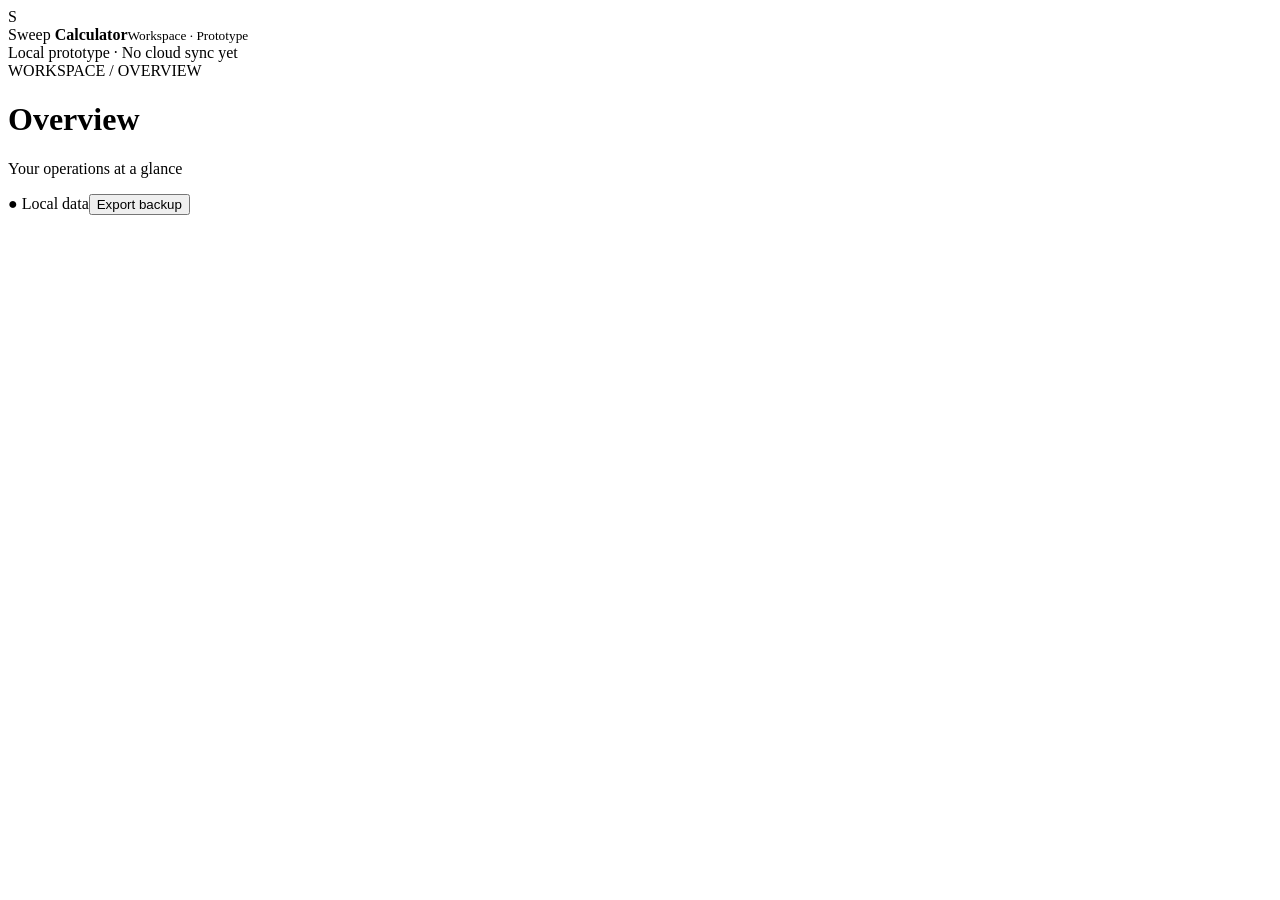
==== index.html @ 3960a75e "Build initial Sweep Calculator dashboard prototype: index.html" ====
<!doctype html>
<html lang="en"><head><meta charset="UTF-8"/><meta name="viewport" content="width=device-width,initial-scale=1"/><title>Sweep Calculator</title><link rel="stylesheet" href="/styles.css"/></head>
<body><div class="app"><aside class="sidebar"><div class="brand"><span class="mark">S</span><div>Sweep <b>Calculator</b><small>Workspace · Prototype</small></div></div><nav id="nav"></nav><div class="sidefoot">Local prototype · No cloud sync yet</div></aside><main><header><div><span class="eyebrow">WORKSPACE / <span id="crumb">OVERVIEW</span></span><h1 id="heading">Overview</h1><p id="subtitle">Your operations at a glance</p></div><div class="header-actions"><span class="status">● Local data</span><button id="export" class="ghost">Export backup</button></div></header><section id="view"></section></main></div><script src="/app.js"></script></body></html>
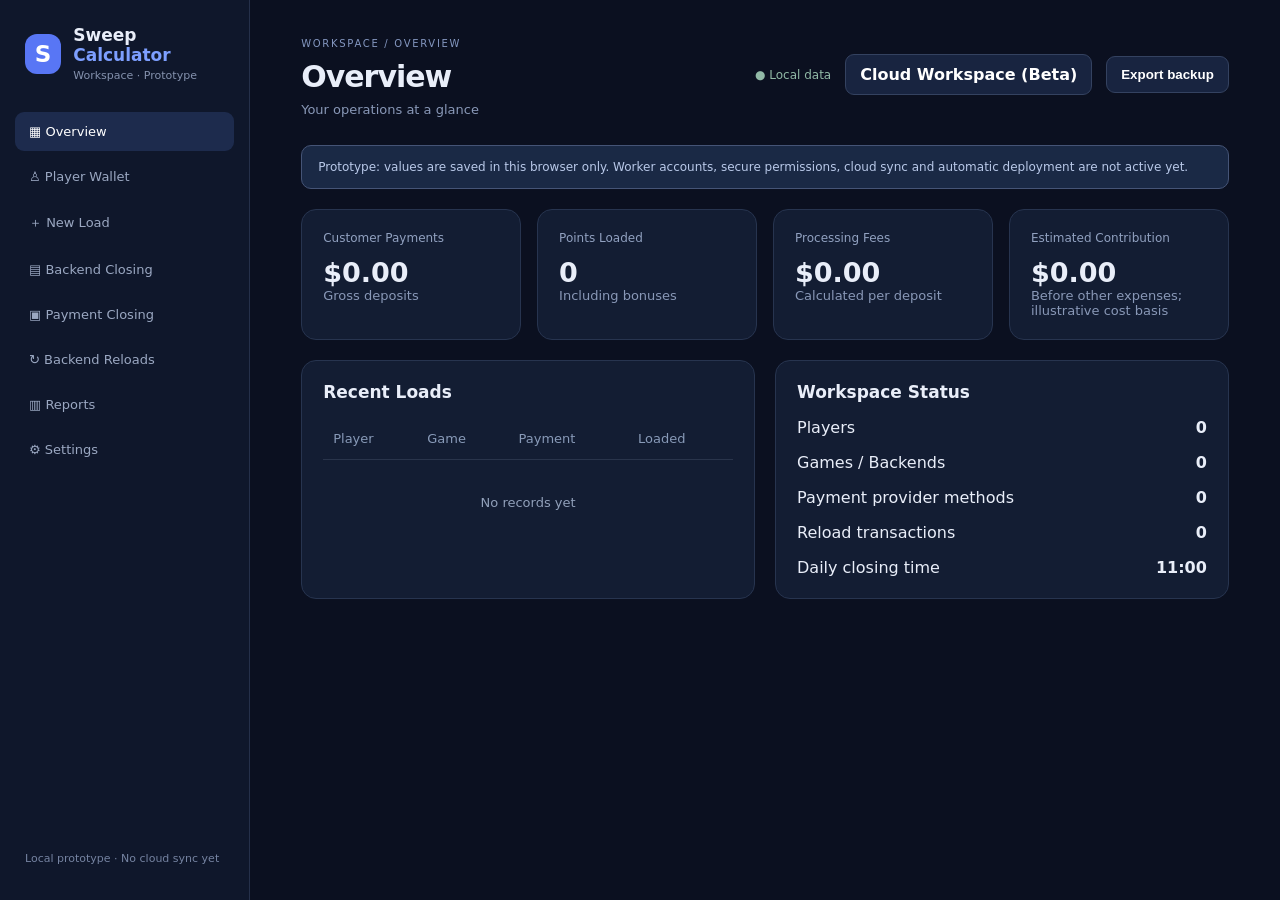
==== commit a5f4c160: "Link cloud workspace beta from dashboard" ====
--- a/index.html
+++ b/index.html
@@ -1,3 +1,3 @@
 <!doctype html>
 <html lang="en"><head><meta charset="UTF-8"/><meta name="viewport" content="width=device-width,initial-scale=1"/><title>Sweep Calculator</title><link rel="stylesheet" href="/styles.css"/></head>
-<body><div class="app"><aside class="sidebar"><div class="brand"><span class="mark">S</span><div>Sweep <b>Calculator</b><small>Workspace · Prototype</small></div></div><nav id="nav"></nav><div class="sidefoot">Local prototype · No cloud sync yet</div></aside><main><header><div><span class="eyebrow">WORKSPACE / <span id="crumb">OVERVIEW</span></span><h1 id="heading">Overview</h1><p id="subtitle">Your operations at a glance</p></div><div class="header-actions"><span class="status">● Local data</span><button id="export" class="ghost">Export backup</button></div></header><section id="view"></section></main></div><script src="/app.js"></script></body></html>+<body><div class="app"><aside class="sidebar"><div class="brand"><span class="mark">S</span><div>Sweep <b>Calculator</b><small>Workspace · Prototype</small></div></div><nav id="nav"></nav><div class="sidefoot">Local prototype · No cloud sync yet</div></aside><main><header><div><span class="eyebrow">WORKSPACE / <span id="crumb">OVERVIEW</span></span><h1 id="heading">Overview</h1><p id="subtitle">Your operations at a glance</p></div><div class="header-actions"><span class="status">● Local data</span><a href="/cloud.html" class="ghost" style="text-decoration:none">Cloud Workspace (Beta)</a><button id="export" class="ghost">Export backup</button></div></header><section id="view"></section></main></div><script src="/app.js"></script></body></html>
--- a/styles.css
+++ b/styles.css
@@ -0,0 +1 @@
+:root{font-family:Inter,ui-sans-serif,system-ui,-apple-system,Segoe UI,sans-serif;color:#e9eef9;background:#0b1020}*{box-sizing:border-box}body{margin:0}.app{display:flex;min-height:100vh}.sidebar{width:250px;background:#0f172b;border-right:1px solid #25304a;padding:25px 15px;display:flex;flex-direction:column;gap:30px;flex-shrink:0}.brand{display:flex;align-items:center;gap:12px;padding:0 10px;font-size:17px;font-weight:700}.brand b{color:#7d9fff}.brand small{display:block;color:#8592ae;font-size:11px;font-weight:500;margin-top:4px}.mark{display:grid;place-items:center;width:40px;height:40px;border-radius:12px;background:#5876f5;color:white;font-size:23px}nav{display:grid;gap:6px}.navbtn{width:100%;border:0;background:transparent;color:#9ba8c2;text-align:left;padding:12px 14px;border-radius:9px;cursor:pointer;font:inherit;font-size:13px}.navbtn:hover,.navbtn.active{background:#1d2b4d;color:#fff}.sidefoot{margin-top:auto;font-size:11px;color:#7583a1;padding:10px}main{flex:1;min-width:0;padding:32px clamp(18px,4vw,58px);max-width:1600px}header{display:flex;align-items:center;justify-content:space-between;gap:16px;margin-bottom:28px}.eyebrow{font-size:10px;letter-spacing:1.7px;color:#8497c0}h1{font-size:30px;letter-spacing:-1px;margin:8px 0}header p,.muted{color:#8998b7;font-size:13px;margin:0}.header-actions{display:flex;align-items:center;gap:14px}.status{color:#91b9a6;font-size:12px}.ghost,button.primary{border:1px solid #344260;border-radius:9px;background:#182440;color:#fff;padding:10px 14px;cursor:pointer;font-weight:600}.primary{background:#607cf5!important;border-color:#607cf5!important}.grid{display:grid;grid-template-columns:repeat(4,minmax(0,1fr));gap:16px}.card{background:#131d33;border:1px solid #27344f;border-radius:15px;padding:21px}.metric-label{color:#91a1c0;font-size:12px}.metric-value{font-size:27px;font-weight:750;margin-top:12px}.panel{margin-top:20px}.panel h2{font-size:17px;margin:0 0 16px}.row{display:flex;justify-content:space-between;align-items:center;gap:12px}.pill{font-size:11px;background:#263d51;color:#a3dec6;border-radius:50px;padding:6px 10px}.tablewrap{overflow-x:auto}table{width:100%;border-collapse:collapse;font-size:13px}th{text-align:left;color:#889ab8;font-weight:500}td,th{padding:13px 10px;border-bottom:1px solid #29344b}tr:last-child td{border:0}.empty{color:#91a0ba;text-align:center;padding:35px}.formgrid{display:grid;grid-template-columns:repeat(2,minmax(0,1fr));gap:16px}.field{display:grid;gap:7px;font-size:12px;color:#a9b6cf}.field input,.field select{width:100%;background:#0e1729;color:#e8edf9;border:1px solid #344360;padding:12px;border-radius:8px;font:inherit}.actions{margin-top:20px;display:flex;gap:12px}.notice{border:1px solid #455476;background:#1a2945;color:#b9c9e9;padding:14px 16px;border-radius:10px;font-size:12px;margin-bottom:20px}.small{font-size:12px}.stack{display:grid;gap:16px}.two{display:grid;grid-template-columns:1fr 1fr;gap:20px}.green{color:#78d7ac}.warn{color:#e9bd7e}@media(max-width:1050px){.grid{grid-template-columns:repeat(2,minmax(0,1fr))}.sidebar{width:205px}}@media(max-width:700px){.app{display:block}.sidebar{width:100%;padding:12px;gap:10px}.brand{font-size:15px}nav{display:flex;overflow:auto}.navbtn{white-space:nowrap;width:auto}.sidefoot{display:none}main{padding:22px 14px}header{align-items:flex-start;flex-direction:column}.grid,.two,.formgrid{grid-template-columns:1fr}.card{padding:16px}}
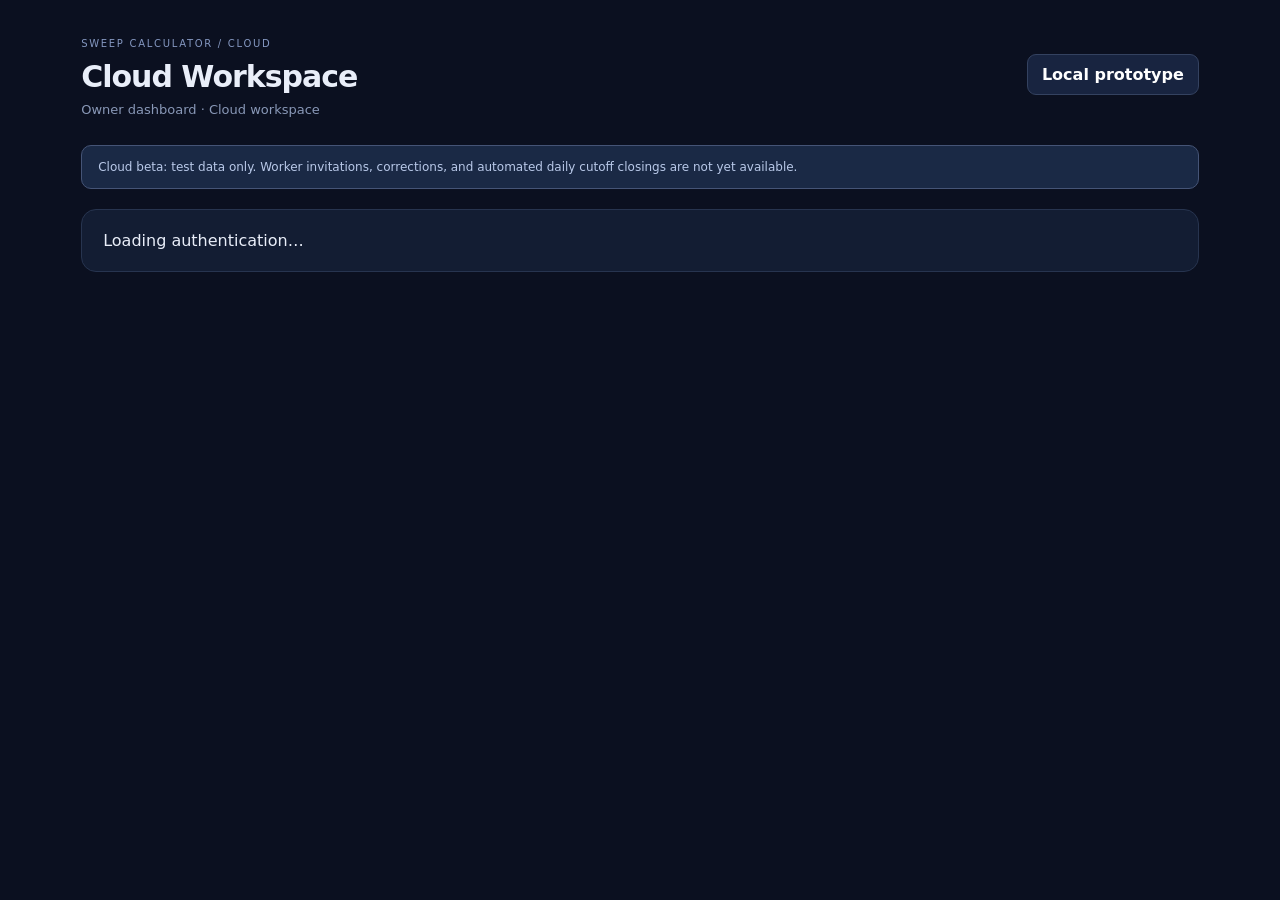
==== commit 9d392230: "Redirect public root to authenticated cloud workspace" ====
--- a/index.html
+++ b/index.html
@@ -1,3 +1,2 @@
 <!doctype html>
-<html lang="en"><head><meta charset="UTF-8"/><meta name="viewport" content="width=device-width,initial-scale=1"/><title>Sweep Calculator</title><link rel="stylesheet" href="/styles.css"/></head>
-<body><div class="app"><aside class="sidebar"><div class="brand"><span class="mark">S</span><div>Sweep <b>Calculator</b><small>Workspace · Prototype</small></div></div><nav id="nav"></nav><div class="sidefoot">Local prototype · No cloud sync yet</div></aside><main><header><div><span class="eyebrow">WORKSPACE / <span id="crumb">OVERVIEW</span></span><h1 id="heading">Overview</h1><p id="subtitle">Your operations at a glance</p></div><div class="header-actions"><span class="status">● Local data</span><a href="/cloud.html" class="ghost" style="text-decoration:none">Cloud Workspace (Beta)</a><button id="export" class="ghost">Export backup</button></div></header><section id="view"></section></main></div><script src="/app.js"></script></body></html>+<html lang="en"><head><meta charset="UTF-8"><meta name="viewport" content="width=device-width,initial-scale=1"><meta http-equiv="refresh" content="0;url=/cloud.html"><title>Sweep Calculator · Sign In</title><script>window.location.replace('/cloud.html');</script></head><body><p>Opening secure workspace… <a href="/cloud.html">Continue to sign in</a></p></body></html>
